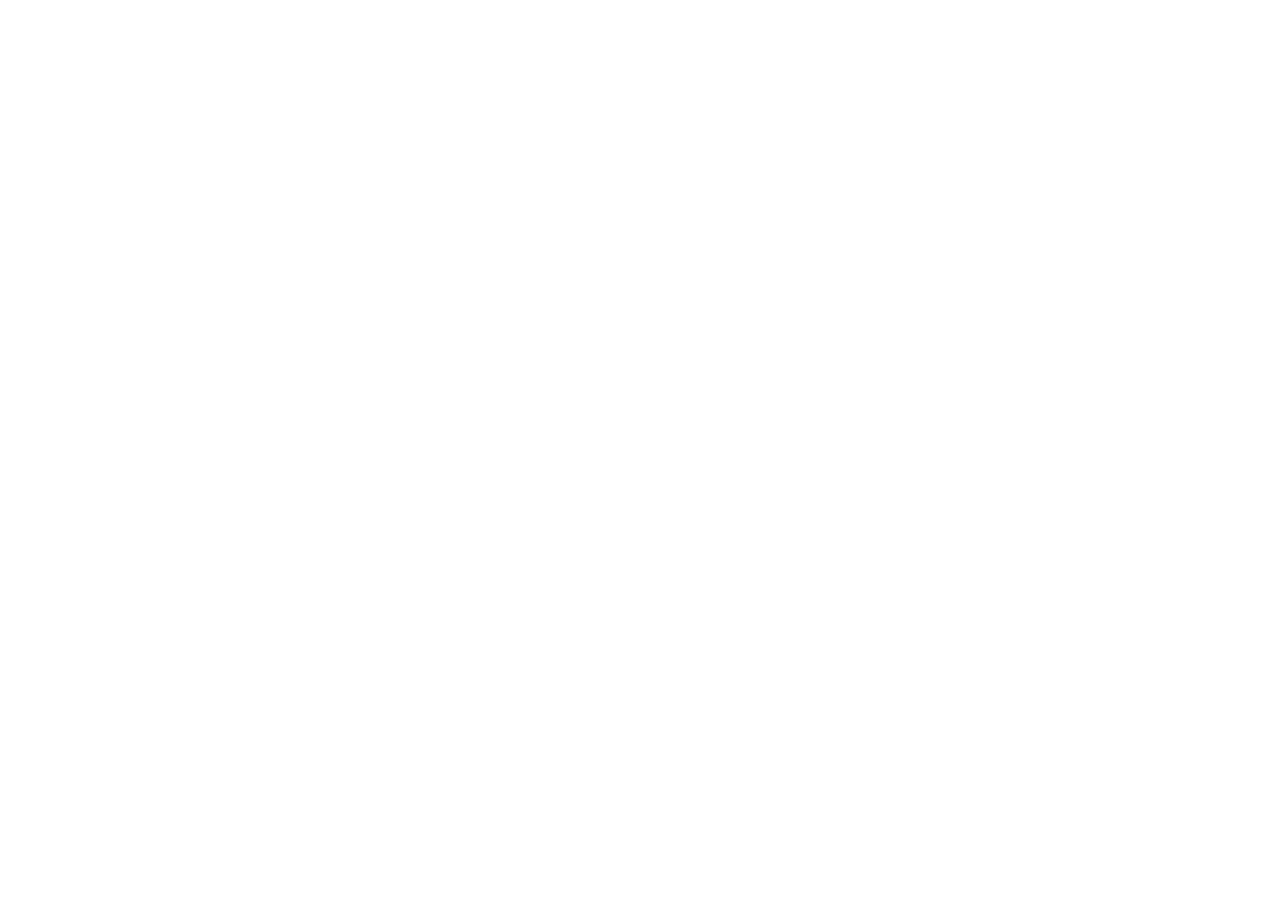
==== project-two.html @ 18f9ffc8 "project-two iskeleti hazirlaniyor" ====
<!DOCTYPE html>
<html lang="en">
  <head>
    <meta charset="UTF-8" />
    <meta http-equiv="X-UA-Compatible" content="IE=edge" />
    <meta name="viewport" content="width=device-width, initial-scale=1.0" />

    <!-- Reset CSS -->
    <link rel="stylesheet" href="assets/project-two-css/project-two-reset.css" />
    <!-- Desktop CSS -->
    <link rel="stylesheet" href="assets/project-two-css/project-two-desktop.css" />
    <!-- Tablet CSS -->
    <link rel="stylesheet" href="assets/project-two-css/project-two-tablet.css" />
    <!-- Phone CSS -->
    <link rel="stylesheet" href="assets/project-two-css/project-two-phone.css" />

    <!-- Fonts -->
    <link rel="preconnect" href="https://fonts.googleapis.com" />
    <link rel="preconnect" href="https://fonts.gstatic.com" crossorigin />
    <link href="https://fonts.googleapis.com/css2?family=Inter:wght@400;500;600;700&display=swap"rel="stylesheet"/>
    <link rel="stylesheet" href="https://cdnjs.cloudflare.com/ajax/libs/font-awesome/6.4.0/css/all.min.css" integrity="sha512-iecdLmaskl7CVkqkXNQ/ZH/XLlvWZOJyj7Yy7tcenmpD1ypASozpmT/E0iPtmFIB46ZmdtAc9eNBvH0H/ZpiBw==" crossorigin="anonymous" referrerpolicy="no-referrer" />
    <title>Document</title>
  </head>
  <body>
     <!-- Hero Area Start -->

     <!-- Hero Area End -->



     <!-- Easy Study Start -->

     <!-- Easy Study End -->



     <!-- Product Features Start -->

     <!-- Product Features End -->



     <!-- Brand Awareness Start -->

     <!-- Brand Awareness End -->



     <!-- Supporters Start -->

     <!-- Supporters End -->



     <!-- Pricing Start -->

     <!-- Pricing End -->


     <!-- Latest Blogs Start -->

     <!-- Latest Blogs End -->


     <!-- Communication Start -->

     <!-- Communication End -->



     <!-- Footer Start -->
     
     <!-- Footer End -->
  </body>
</html>
---- assets/project-two-css/project-two-desktop.css ----
/* Hero Area Start */

/* Hero Area End */



/* Easy Study Start */

/* Easy Study End */



/* Product Features Start */

/* Product Features End */



/* Brand Awareness Start */

/* Brand Awareness End */



/* Supporters Start */

/* Supporters End */



/* Pricing Start */

/* Pricing End */



/* Latest Blogs Start */

/* Latest Blogs End */



/* Communication Start */

/* Communication End */



/* Footer Start */

/* Footer End */
---- assets/project-two-css/project-two-tablet.css ----
@media (max-width: 704px) { 
    .container {
        margin: 0 auto;
        max-width: 704px;
      }
      
      
/* Hero Area Start */

/* Hero Area End */



/* Easy Study Start */

/* Easy Study End */



/* Product Features Start */

/* Product Features End */



/* Brand Awareness Start */

/* Brand Awareness End */



/* Supporters Start */

/* Supporters End */



/* Pricing Start */

/* Pricing End */



/* Latest Blogs Start */

/* Latest Blogs End */



/* Communication Start */

/* Communication End */



/* Footer Start */

/* Footer End */


}
---- assets/project-two-css/project-two-phone.css ----
@media (max-width: 345px) { 
    .container {
        margin: 0 auto;
        max-width: 345px;
      }


/* Hero Area Start */

/* Hero Area End */



/* Easy Study Start */

/* Easy Study End */



/* Product Features Start */

/* Product Features End */



/* Brand Awareness Start */

/* Brand Awareness End */



/* Supporters Start */

/* Supporters End */



/* Pricing Start */

/* Pricing End */



/* Latest Blogs Start */

/* Latest Blogs End */



/* Communication Start */

/* Communication End */



/* Footer Start */

/* Footer End */


}
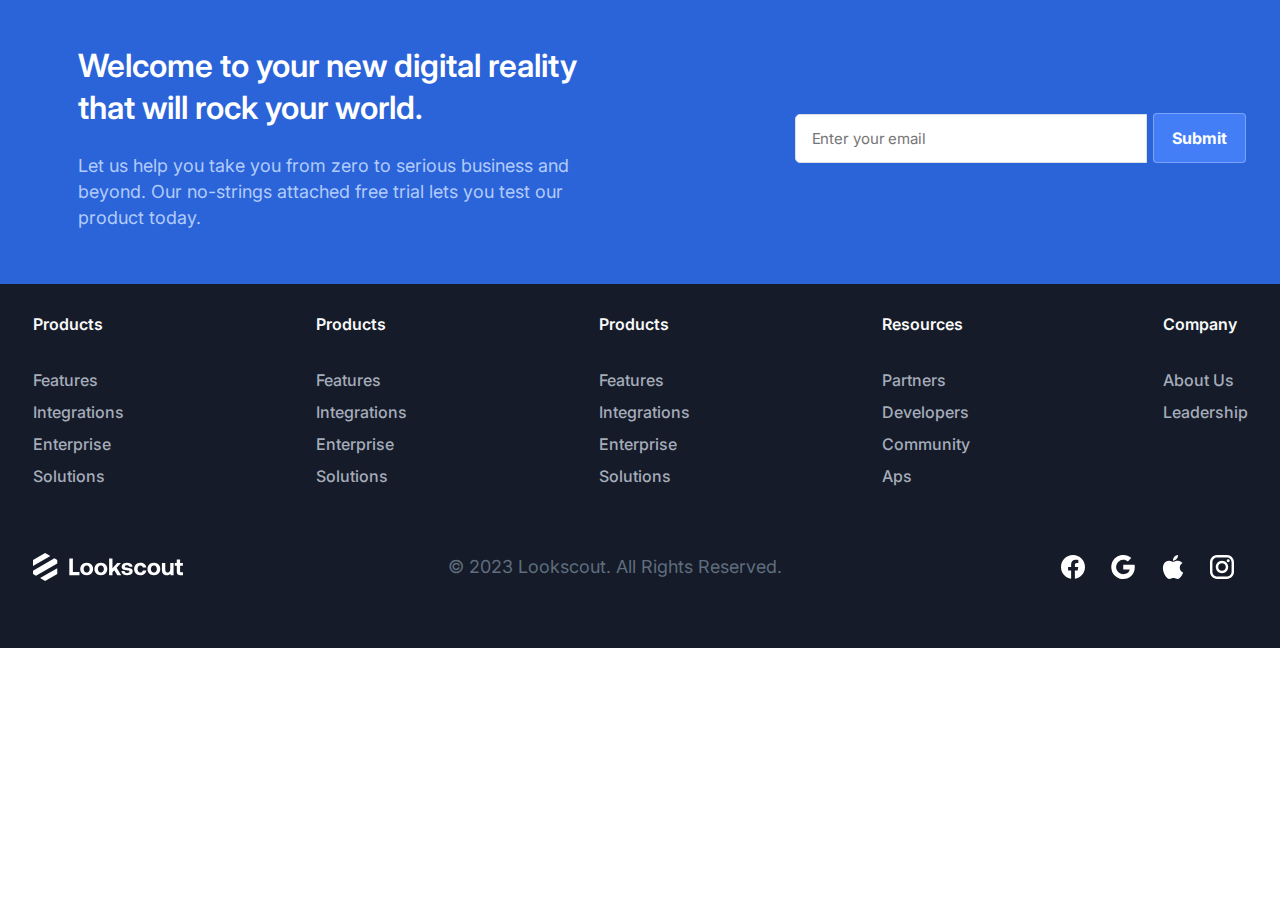
==== commit b0956f6e: "footer" ====
--- a/project-two.html
+++ b/project-two.html
@@ -6,70 +6,162 @@
     <meta name="viewport" content="width=device-width, initial-scale=1.0" />
 
     <!-- Reset CSS -->
-    <link rel="stylesheet" href="assets/project-two-css/project-two-reset.css" />
+    <link
+      rel="stylesheet"
+      href="assets/project-two-css/project-two-reset.css"
+    />
     <!-- Desktop CSS -->
-    <link rel="stylesheet" href="assets/project-two-css/project-two-desktop.css" />
+    <link
+      rel="stylesheet"
+      href="assets/project-two-css/project-two-desktop.css"
+    />
     <!-- Tablet CSS -->
-    <link rel="stylesheet" href="assets/project-two-css/project-two-tablet.css" />
+    <link
+      rel="stylesheet"
+      href="assets/project-two-css/project-two-tablet.css"
+    />
     <!-- Phone CSS -->
-    <link rel="stylesheet" href="assets/project-two-css/project-two-phone.css" />
+    <link
+      rel="stylesheet"
+      href="assets/project-two-css/project-two-phone.css"
+    />
 
     <!-- Fonts -->
     <link rel="preconnect" href="https://fonts.googleapis.com" />
     <link rel="preconnect" href="https://fonts.gstatic.com" crossorigin />
-    <link href="https://fonts.googleapis.com/css2?family=Inter:wght@400;500;600;700&display=swap"rel="stylesheet"/>
-    <link rel="stylesheet" href="https://cdnjs.cloudflare.com/ajax/libs/font-awesome/6.4.0/css/all.min.css" integrity="sha512-iecdLmaskl7CVkqkXNQ/ZH/XLlvWZOJyj7Yy7tcenmpD1ypASozpmT/E0iPtmFIB46ZmdtAc9eNBvH0H/ZpiBw==" crossorigin="anonymous" referrerpolicy="no-referrer" />
+    <link
+      href="https://fonts.googleapis.com/css2?family=Inter:wght@400;500;600;700&display=swap"
+      rel="stylesheet"
+    />
+    <link
+      rel="stylesheet"
+      href="https://cdnjs.cloudflare.com/ajax/libs/font-awesome/6.4.0/css/all.min.css"
+      integrity="sha512-iecdLmaskl7CVkqkXNQ/ZH/XLlvWZOJyj7Yy7tcenmpD1ypASozpmT/E0iPtmFIB46ZmdtAc9eNBvH0H/ZpiBw=="
+      crossorigin="anonymous"
+      referrerpolicy="no-referrer"
+    />
     <title>Document</title>
   </head>
   <body>
-     <!-- Hero Area Start -->
+    <!-- Hero Area Start -->
+    <div class="hero-area">
+      <div class="container"></div>
+    </div>
+    <!-- Hero Area End -->
 
-     <!-- Hero Area End -->
+    <!-- Easy Study Start -->
+    <section class="easy-study">
+      <div class="container"></div>
+    </section>
+    <!-- Easy Study End -->
 
+    <!-- Product Features Start -->
+    <section class="product-features">
+      <div class="container"></div>
+    </section>
+    <!-- Product Features End -->
 
+    <!-- Brand Awareness Start -->
+    <section class="brand-awareness">
+      <div class="container"></div>
+    </section>
+    <!-- Brand Awareness End -->
 
-     <!-- Easy Study Start -->
+    <!-- Supporters Start -->
+    <section class="supporters">
+      <div class="container"></div>
+    </section>
+    <!-- Supporters End -->
 
-     <!-- Easy Study End -->
+    <!-- Pricing Start -->
+    <section class="pricing">
+      <div class="container"></div>
+    </section>
+    <!-- Pricing End -->
 
+    <!-- Latest Blogs Start -->
+    <section class="latest-blogs">
+      <div class="container"></div>
+    </section>
+    <!-- Latest Blogs End -->
 
+    <!-- Communication Start -->
+    <section class="communication">
+      <div class="container">
+        <div class="communicate">
+          <div class="write">
+            <h3>
+              Welcome to your new digital reality that will rock your world.
+            </h3>
+            <p>
+              Let us help you take you from zero to serious business and beyond.
+              Our no-strings attached free trial lets you test our product
+              today.
+            </p>
+          </div>
+          <div class="input-area">
+            <input type="text" placeholder="Enter your email" />
+            <a href="#" class="btn-blue">Submit</a>
+          </div>
+        </div>
+      </div>
+    </section>
+    <!-- Communication End -->
 
-     <!-- Product Features Start -->
-
-     <!-- Product Features End -->
-
-
-
-     <!-- Brand Awareness Start -->
-
-     <!-- Brand Awareness End -->
-
-
-
-     <!-- Supporters Start -->
-
-     <!-- Supporters End -->
-
-
-
-     <!-- Pricing Start -->
-
-     <!-- Pricing End -->
-
-
-     <!-- Latest Blogs Start -->
-
-     <!-- Latest Blogs End -->
-
-
-     <!-- Communication Start -->
-
-     <!-- Communication End -->
-
-
-
-     <!-- Footer Start -->
-     
-     <!-- Footer End -->
+    <!-- Footer Start -->
+    <footer class="Footer">
+      <div class="container">
+        <div class="foot">
+          <ul>
+            <a href="">Products</a>
+            <li><a href="">Features</a></li>
+            <li><a href="">Integrations</a></li>
+            <li><a href="">Enterprise</a></li>
+            <li><a href="">Solutions</a></li>
+          </ul>
+          <ul>
+            <a href="">Products</a>
+            <li><a href="">Features</a></li>
+            <li><a href="">Integrations</a></li>
+            <li><a href="">Enterprise</a></li>
+            <li><a href="">Solutions</a></li>
+          </ul>
+          <ul>
+            <a href="">Products</a>
+            <li><a href="">Features</a></li>
+            <li><a href="">Integrations</a></li>
+            <li><a href="">Enterprise</a></li>
+            <li><a href="">Solutions</a></li>
+          </ul>
+          <ul>
+            <a href="">Resources</a>
+            <li><a href="">Partners</a></li>
+            <li><a href="">Developers</a></li>
+            <li><a href="">Community</a></li>
+            <li><a href="">Aps</a></li>
+          </ul>
+          <ul>
+            <a href="">Company</a>
+            <li><a href="">About Us</a></li>
+            <li><a href="">Leadership</a></li>
+          </ul>
+        </div>
+        <div class="copyright">
+          <div class="logo">
+            <img src="./assets/img/Lookscout.svg" alt="" />
+          </div>
+          <div class="copy">
+            <p>© 2023 Lookscout. All Rights Reserved.</p>
+          </div>
+          <div class="social">
+            <img src="./assets/img/facebok2.svg" alt="" />
+            <img src="./assets/img/google2.svg" alt="" />
+            <img src="./assets/img/apple2.svg" alt="" />
+            <img src="./assets/img/instagram2.svg" alt="" />
+          </div>
+        </div>
+      </div>
+    </footer>
+    <!-- Footer End -->
   </body>
 </html>
--- a/assets/project-two-css/project-two-desktop.css
+++ b/assets/project-two-css/project-two-desktop.css
@@ -1,51 +1,111 @@
 /* Hero Area Start */
 
 /* Hero Area End */
-
-
 
 /* Easy Study Start */
 
 /* Easy Study End */
 
-
-
 /* Product Features Start */
 
 /* Product Features End */
-
-
 
 /* Brand Awareness Start */
 
 /* Brand Awareness End */
 
-
-
 /* Supporters Start */
 
 /* Supporters End */
-
-
 
 /* Pricing Start */
 
 /* Pricing End */
 
-
-
 /* Latest Blogs Start */
 
 /* Latest Blogs End */
 
+/* Communication Start */
+.communication {
+  width: auto;
+  height: 284px;
+  background-color: #2b63d9;
+  display: flex;
+}
+.communicate {
+  display: flex;
+  justify-content: space-between;
+  align-items: center;
+}
+.input-area input {
+  height: 49px;
+  width: 352px;
+  border: 1px solid #dae0e6;
+  border-radius: 5px 0 0 5px;
+  padding: 12px 16px 12px 16px;
+}
 
-
-/* Communication Start */
-
+.input-area :placeholder-shown {
+  font-family: Inter;
+  font-size: 15px;
+  font-weight: 400;
+  line-height: 22px;
+  letter-spacing: -0.10000000149011612px;
+}
+.write {
+  width: 50%;
+  padding: 45px;
+}
+.write h3 {
+  color: #fff;
+  margin-bottom: 24px;
+}
+.write p {
+  color: #b1ccfb;
+}
 /* Communication End */
 
+/* Footer Start */
+footer {
+  width: 100%;
+  height: 364px;
+  background-color: #151b28;
+}
+.foot {
+  display: flex;
+  justify-content: space-between;
+}
+.foot ul {
+  font-family: "Inter";
+  font-weight: 600;
+  font-size: 16px;
+  line-height: 24px;
+  line-height: 5;
+}
+.foot ul a {
+  color: #f9f9f9;
+}
+.foot ul li {
+  font-family: "Inter";
+  font-weight: 500;
+  font-size: 16px;
+  line-height: 24px;
+  line-height: 2;
+}
+.foot li a {
+  color: #a5acba;
+}
+.copyright {
+  height: 150px;
+  display: flex;
+  justify-content: space-between;
+  align-items: center;
+}
+.social {
+  justify-content: space-around;
+  display: flex;
+  width: 200px;
+}
 
-
-/* Footer Start */
-
-/* Footer End */+/* Footer End */
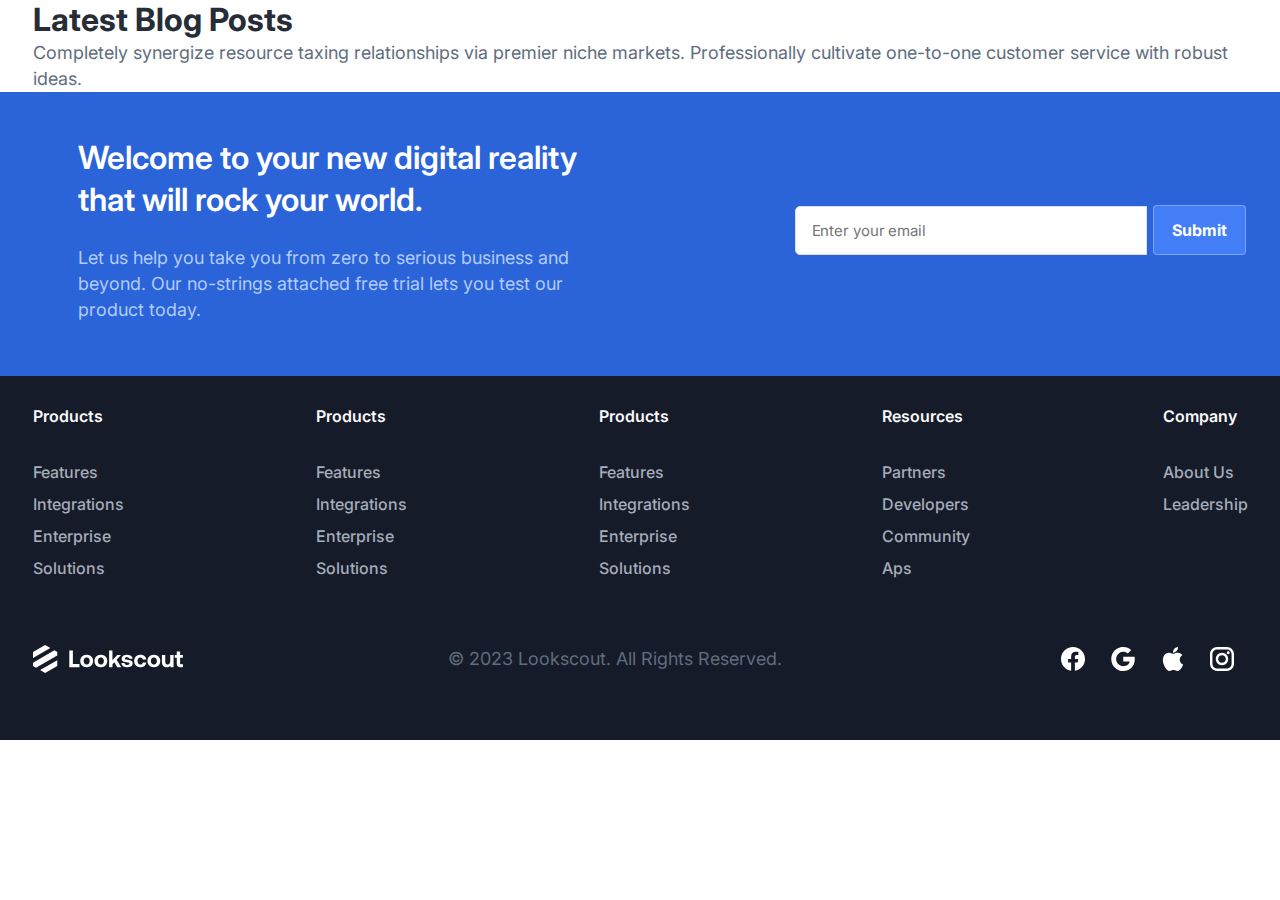
==== commit bb2f950a: "1" ====
--- a/project-two.html
+++ b/project-two.html
@@ -81,7 +81,18 @@
 
     <!-- Latest Blogs Start -->
     <section class="latest-blogs">
-      <div class="container"></div>
+      <div class="container">
+        <div class="area">
+          <div class="title2">
+            <h2>Latest Blog Posts</h2>
+            <p>
+              Completely synergize resource taxing relationships via premier
+              niche markets. Professionally cultivate one-to-one customer
+              service with robust ideas.
+            </p>
+          </div>
+        </div>
+      </div>
     </section>
     <!-- Latest Blogs End -->
 
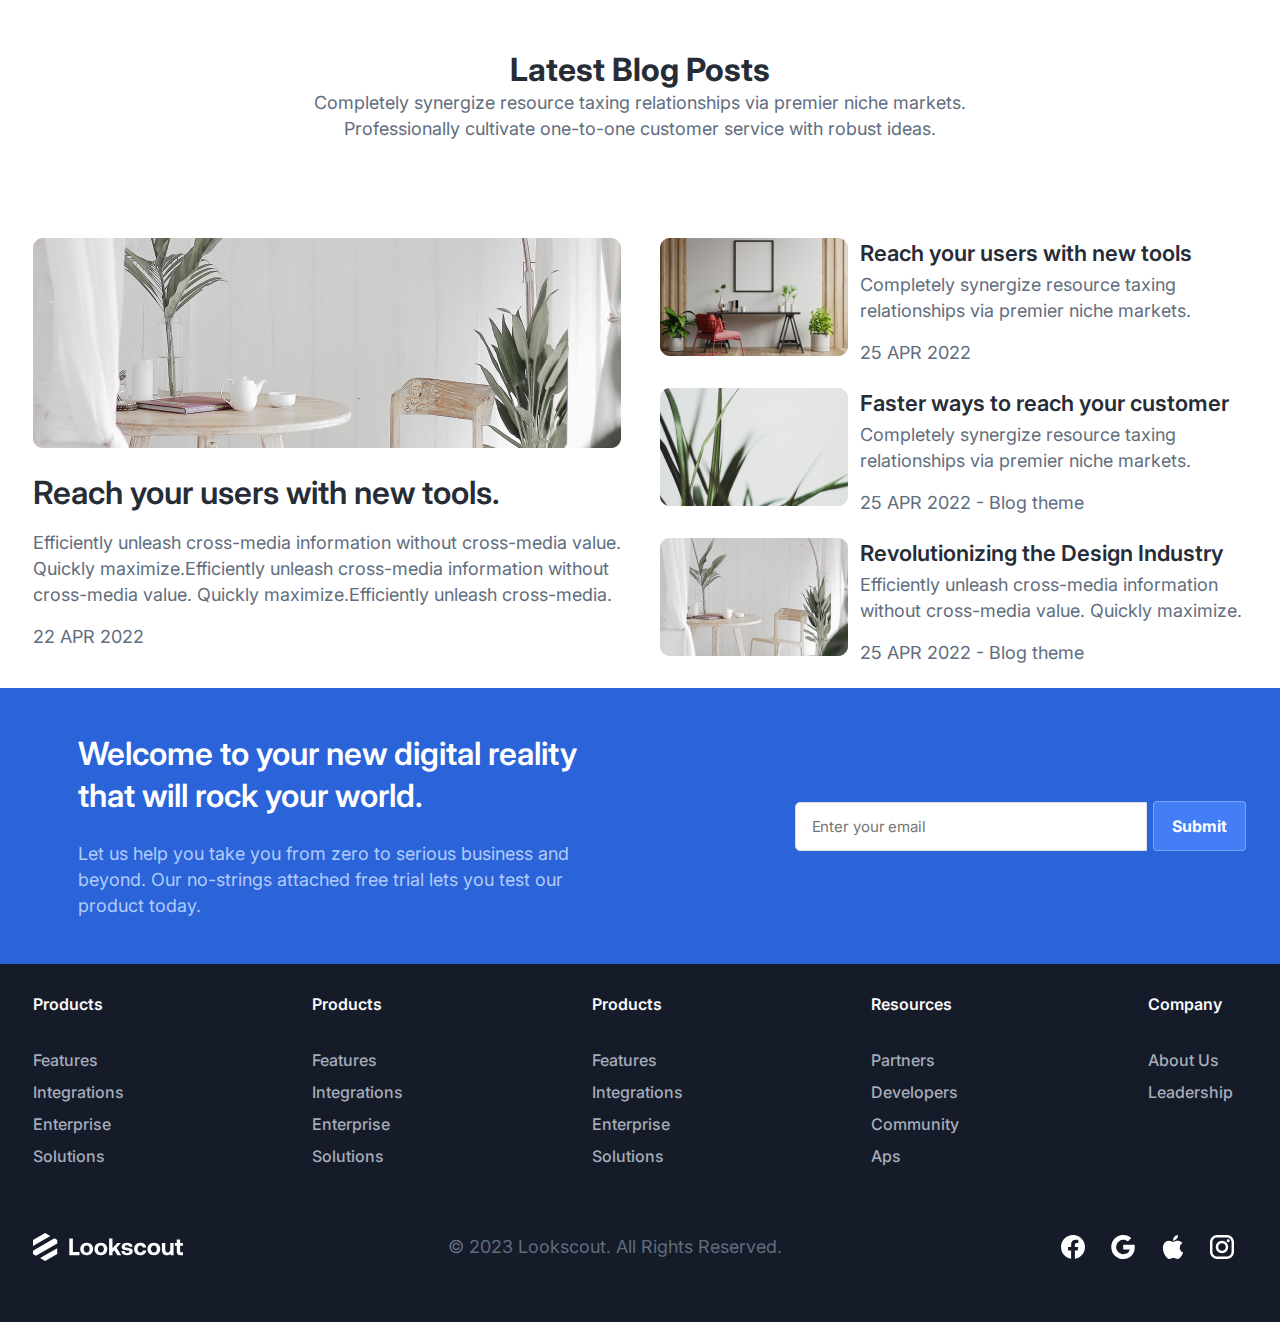
==== commit b6d73811: "2. sayfa" ====
--- a/project-two.html
+++ b/project-two.html
@@ -90,6 +90,60 @@
               niche markets. Professionally cultivate one-to-one customer
               service with robust ideas.
             </p>
+          </div>
+          <div class="info">
+            <div class="info1">
+              <img src="./assets/img/desk.png" alt="" />
+              <h3>Reach your users with new tools.</h3>
+              <p>
+                Efficiently unleash cross-media information without cross-media
+                value. Quickly maximize.Efficiently unleash cross-media
+                information without cross-media value. Quickly
+                maximize.Efficiently unleash cross-media.
+              </p>
+              <p>22 APR 2022</p>
+            </div>
+            <div class="info-area">
+              <div class="info2">
+                <div class="img">
+                  <img src="./assets/img/table.png" alt="" />
+                </div>
+                <div class="info-write">
+                  <h4>Reach your users with new tools</h4>
+                  <p>
+                    Completely synergize resource taxing relationships via
+                    premier niche markets.
+                  </p>
+                  <p>25 APR 2022</p>
+                </div>
+              </div>
+              <div class="info2">
+                <div class="img">
+                  <img src="./assets/img/herb.png" alt="" />
+                </div>
+                <div class="info-write">
+                  <h4>Faster ways to reach your customer</h4>
+                  <p>
+                    Completely synergize resource taxing relationships via
+                    premier niche markets.
+                  </p>
+                  <p>25 APR 2022 - Blog theme</p>
+                </div>
+              </div>
+              <div class="info2">
+                <div class="img">
+                  <img src="./assets/img/desk2.png" alt="" />
+                </div>
+                <div class="info-write">
+                  <h4>Revolutionizing the Design Industry</h4>
+                  <p>
+                    Efficiently unleash cross-media information without
+                    cross-media value. Quickly maximize.
+                  </p>
+                  <p>25 APR 2022 - Blog theme</p>
+                </div>
+              </div>
+            </div>
           </div>
         </div>
       </div>
--- a/assets/project-two-css/project-two-desktop.css
+++ b/assets/project-two-css/project-two-desktop.css
@@ -23,13 +23,57 @@
 /* Pricing End */
 
 /* Latest Blogs Start */
+.title2 {
+  text-align: center;
+  margin: 0 auto;
+  height: 238px;
+  padding: 50px 0;
+  width: 684px;
+}
 
+.title2 h1 {
+  align-items: center;
+}
+.info {
+  display: flex;
+  justify-content: space-between;
+}
+.info1 {
+  width: 588px;
+}
+.info img {
+  margin-bottom: 24px;
+}
+.info1 h3 {
+  margin-bottom: 16px;
+}
+.info1 p {
+  margin-bottom: 16px;
+}
+.info2 {
+  display: flex;
+  width: 588px;
+  height: 118px;
+  margin-bottom: 32px;
+}
+.info-area {
+  display: block;
+}
+.info-write {
+  margin-left: 12px;
+}
+.info-write h4 {
+  margin-bottom: 4px;
+}
+.info-write p {
+  margin-bottom: 16px;
+}
 /* Latest Blogs End */
 
 /* Communication Start */
 .communication {
   width: auto;
-  height: 284px;
+  height: auto;
   background-color: #2b63d9;
   display: flex;
 }
@@ -64,12 +108,13 @@
 .write p {
   color: #b1ccfb;
 }
+
 /* Communication End */
 
 /* Footer Start */
 footer {
   width: 100%;
-  height: 364px;
+  height: auto;
   background-color: #151b28;
 }
 .foot {
@@ -82,6 +127,7 @@
   font-size: 16px;
   line-height: 24px;
   line-height: 5;
+  margin-right: 15px;
 }
 .foot ul a {
   color: #f9f9f9;
@@ -93,6 +139,7 @@
   line-height: 24px;
   line-height: 2;
 }
+
 .foot li a {
   color: #a5acba;
 }
--- a/assets/project-two-css/project-two-tablet.css
+++ b/assets/project-two-css/project-two-tablet.css
@@ -1,61 +1,79 @@
-@media (max-width: 704px) { 
-    .container {
-        margin: 0 auto;
-        max-width: 704px;
-      }
-      
-      
-/* Hero Area Start */
+@media (max-width: 704px) {
+  .container {
+    margin: 0 auto;
+    max-width: 704px;
+  }
 
-/* Hero Area End */
+  /* Hero Area Start */
 
+  /* Hero Area End */
 
+  /* Easy Study Start */
 
-/* Easy Study Start */
+  /* Easy Study End */
 
-/* Easy Study End */
+  /* Product Features Start */
 
+  /* Product Features End */
 
+  /* Brand Awareness Start */
 
-/* Product Features Start */
+  /* Brand Awareness End */
 
-/* Product Features End */
+  /* Supporters Start */
 
+  /* Supporters End */
 
+  /* Pricing Start */
 
-/* Brand Awareness Start */
+  /* Pricing End */
 
-/* Brand Awareness End */
+  /* Latest Blogs Start */
+  .info {
+    display: block;
+    padding: 0 32px;
+  }
+  .info1 {
+    width: auto;
+  }
+  /* Latest Blogs End */
 
+  /* Communication Start */
 
+  .communicate {
+    display: block;
+  }
+  .write {
+    width: 100%;
+  }
+  .input-area {
+    padding: 0 35px;
+  }
+  .input-area input {
+    width: 80%;
+  }
+  /* Communication End */
 
-/* Supporters Start */
-
-/* Supporters End */
-
-
-
-/* Pricing Start */
-
-/* Pricing End */
-
-
-
-/* Latest Blogs Start */
-
-/* Latest Blogs End */
-
-
-
-/* Communication Start */
-
-/* Communication End */
-
-
-
-/* Footer Start */
-
-/* Footer End */
-
-
-}+  /* Footer Start */
+  .foot {
+    flex-wrap: wrap;
+  }
+  .copyright {
+    display: block;
+  }
+  .copy {
+    text-align: center;
+    margin-bottom: 16px;
+  }
+  .logo {
+    width: 150px;
+    margin: 0 auto;
+    margin-bottom: 22px;
+  }
+  .social {
+    margin: 0 auto;
+    justify-content: space-between;
+    width: 300px;
+  }
+  /* Footer End */
+}
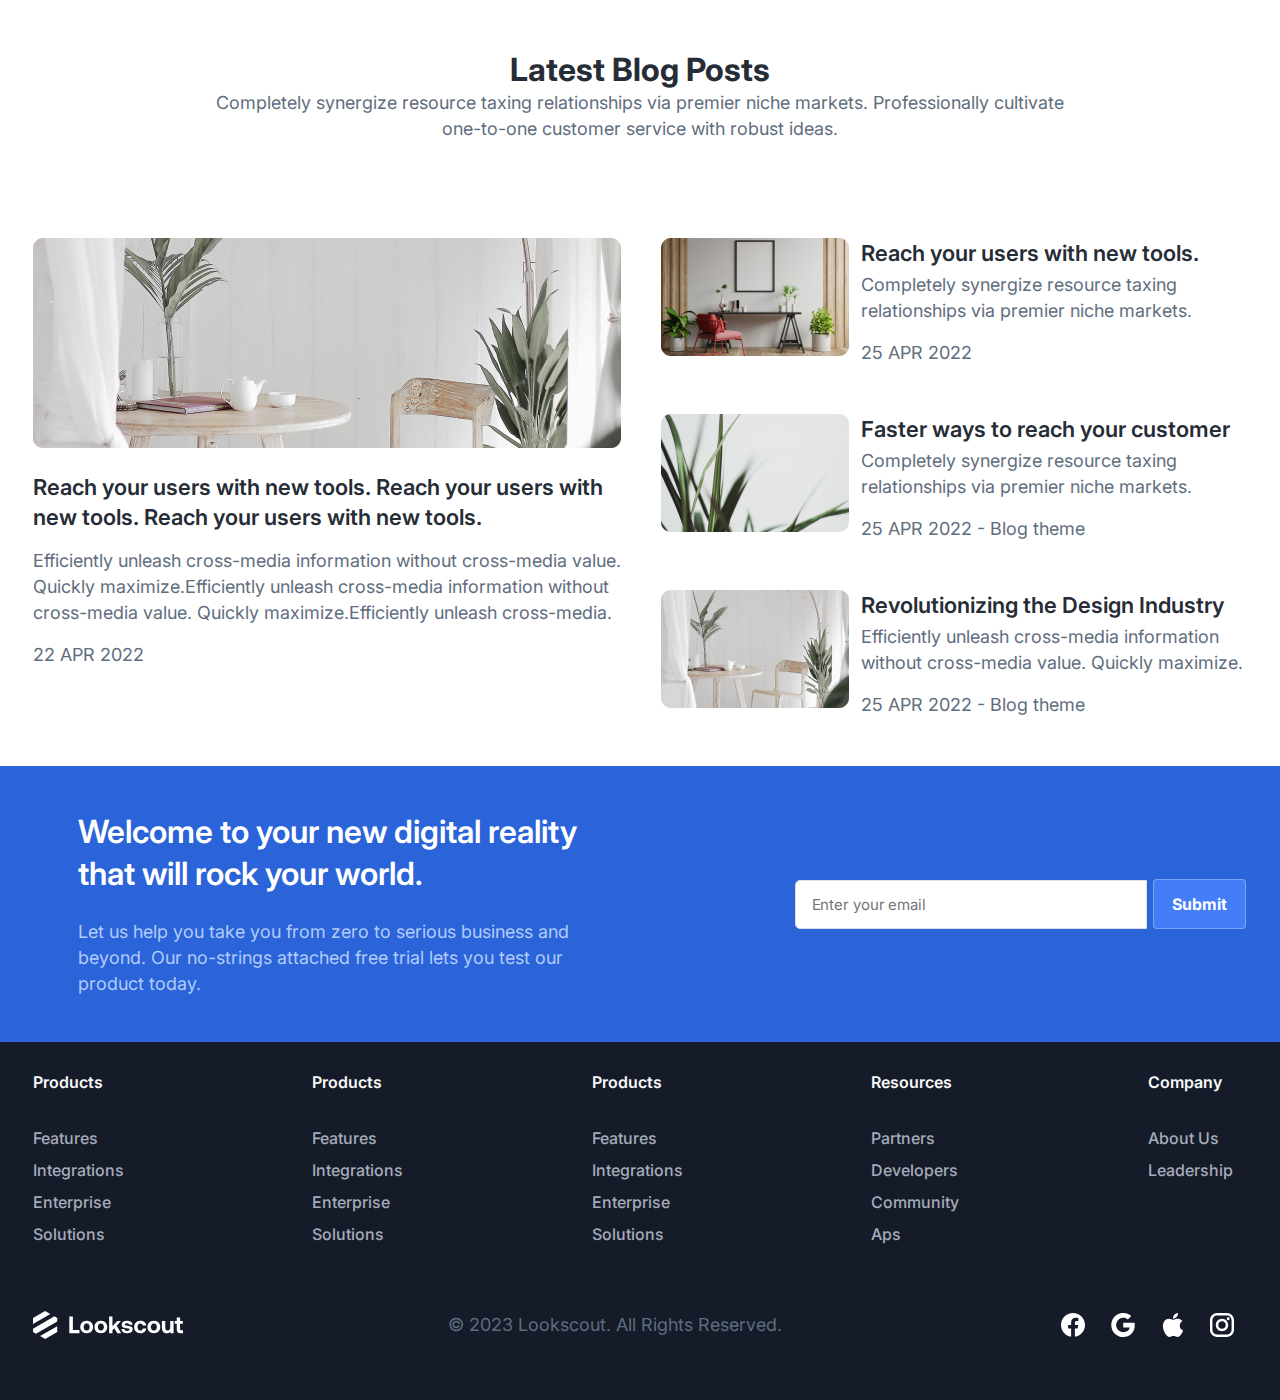
==== commit 7511db20: "calisma-2 son" ====
--- a/project-two.html
+++ b/project-two.html
@@ -87,14 +87,17 @@
             <h2>Latest Blog Posts</h2>
             <p>
               Completely synergize resource taxing relationships via premier
-              niche markets. Professionally cultivate one-to-one customer
-              service with robust ideas.
+              niche markets. Professionally cultivate <br />
+              one-to-one customer service with robust ideas.
             </p>
           </div>
           <div class="info">
             <div class="info1">
               <img src="./assets/img/desk.png" alt="" />
-              <h3>Reach your users with new tools.</h3>
+              <h4>
+                Reach your users with new tools. Reach your users with new
+                tools. Reach your users with new tools.
+              </h4>
               <p>
                 Efficiently unleash cross-media information without cross-media
                 value. Quickly maximize.Efficiently unleash cross-media
@@ -109,7 +112,7 @@
                   <img src="./assets/img/table.png" alt="" />
                 </div>
                 <div class="info-write">
-                  <h4>Reach your users with new tools</h4>
+                  <h4>Reach your users with new tools.</h4>
                   <p>
                     Completely synergize resource taxing relationships via
                     premier niche markets.
--- a/assets/project-two-css/project-two-desktop.css
+++ b/assets/project-two-css/project-two-desktop.css
@@ -28,7 +28,7 @@
   margin: 0 auto;
   height: 238px;
   padding: 50px 0;
-  width: 684px;
+  width: auto;
 }
 
 .title2 h1 {
@@ -37,6 +37,7 @@
 .info {
   display: flex;
   justify-content: space-between;
+  gap: 40px;
 }
 .info1 {
   width: 588px;
@@ -44,7 +45,7 @@
 .info img {
   margin-bottom: 24px;
 }
-.info1 h3 {
+.info1 h4 {
   margin-bottom: 16px;
 }
 .info1 p {
@@ -52,8 +53,8 @@
 }
 .info2 {
   display: flex;
-  width: 588px;
-  height: 118px;
+  max-width: 588px;
+  height: auto;
   margin-bottom: 32px;
 }
 .info-area {
--- a/assets/project-two-css/project-two-phone.css
+++ b/assets/project-two-css/project-two-phone.css
@@ -1,61 +1,48 @@
-@media (max-width: 345px) { 
-    .container {
-        margin: 0 auto;
-        max-width: 345px;
-      }
+@media (max-width: 345px) {
+  .container {
+    margin: 0 auto;
+    max-width: 345px;
+  }
 
+  /* Hero Area Start */
 
-/* Hero Area Start */
+  /* Hero Area End */
 
-/* Hero Area End */
+  /* Easy Study Start */
 
+  /* Easy Study End */
 
+  /* Product Features Start */
 
-/* Easy Study Start */
+  /* Product Features End */
 
-/* Easy Study End */
+  /* Brand Awareness Start */
 
+  /* Brand Awareness End */
 
+  /* Supporters Start */
 
-/* Product Features Start */
+  /* Supporters End */
 
-/* Product Features End */
+  /* Pricing Start */
 
+  /* Pricing End */
 
+  /* Latest Blogs Start */
+  .info2 {
+    display: block;
+  }
+  .info img {
+    width: 260px;
+    height: 185px;
+  }
+  /* Latest Blogs End */
 
-/* Brand Awareness Start */
+  /* Communication Start */
 
-/* Brand Awareness End */
+  /* Communication End */
 
+  /* Footer Start */
 
-
-/* Supporters Start */
-
-/* Supporters End */
-
-
-
-/* Pricing Start */
-
-/* Pricing End */
-
-
-
-/* Latest Blogs Start */
-
-/* Latest Blogs End */
-
-
-
-/* Communication Start */
-
-/* Communication End */
-
-
-
-/* Footer Start */
-
-/* Footer End */
-
-
-}+  /* Footer End */
+}
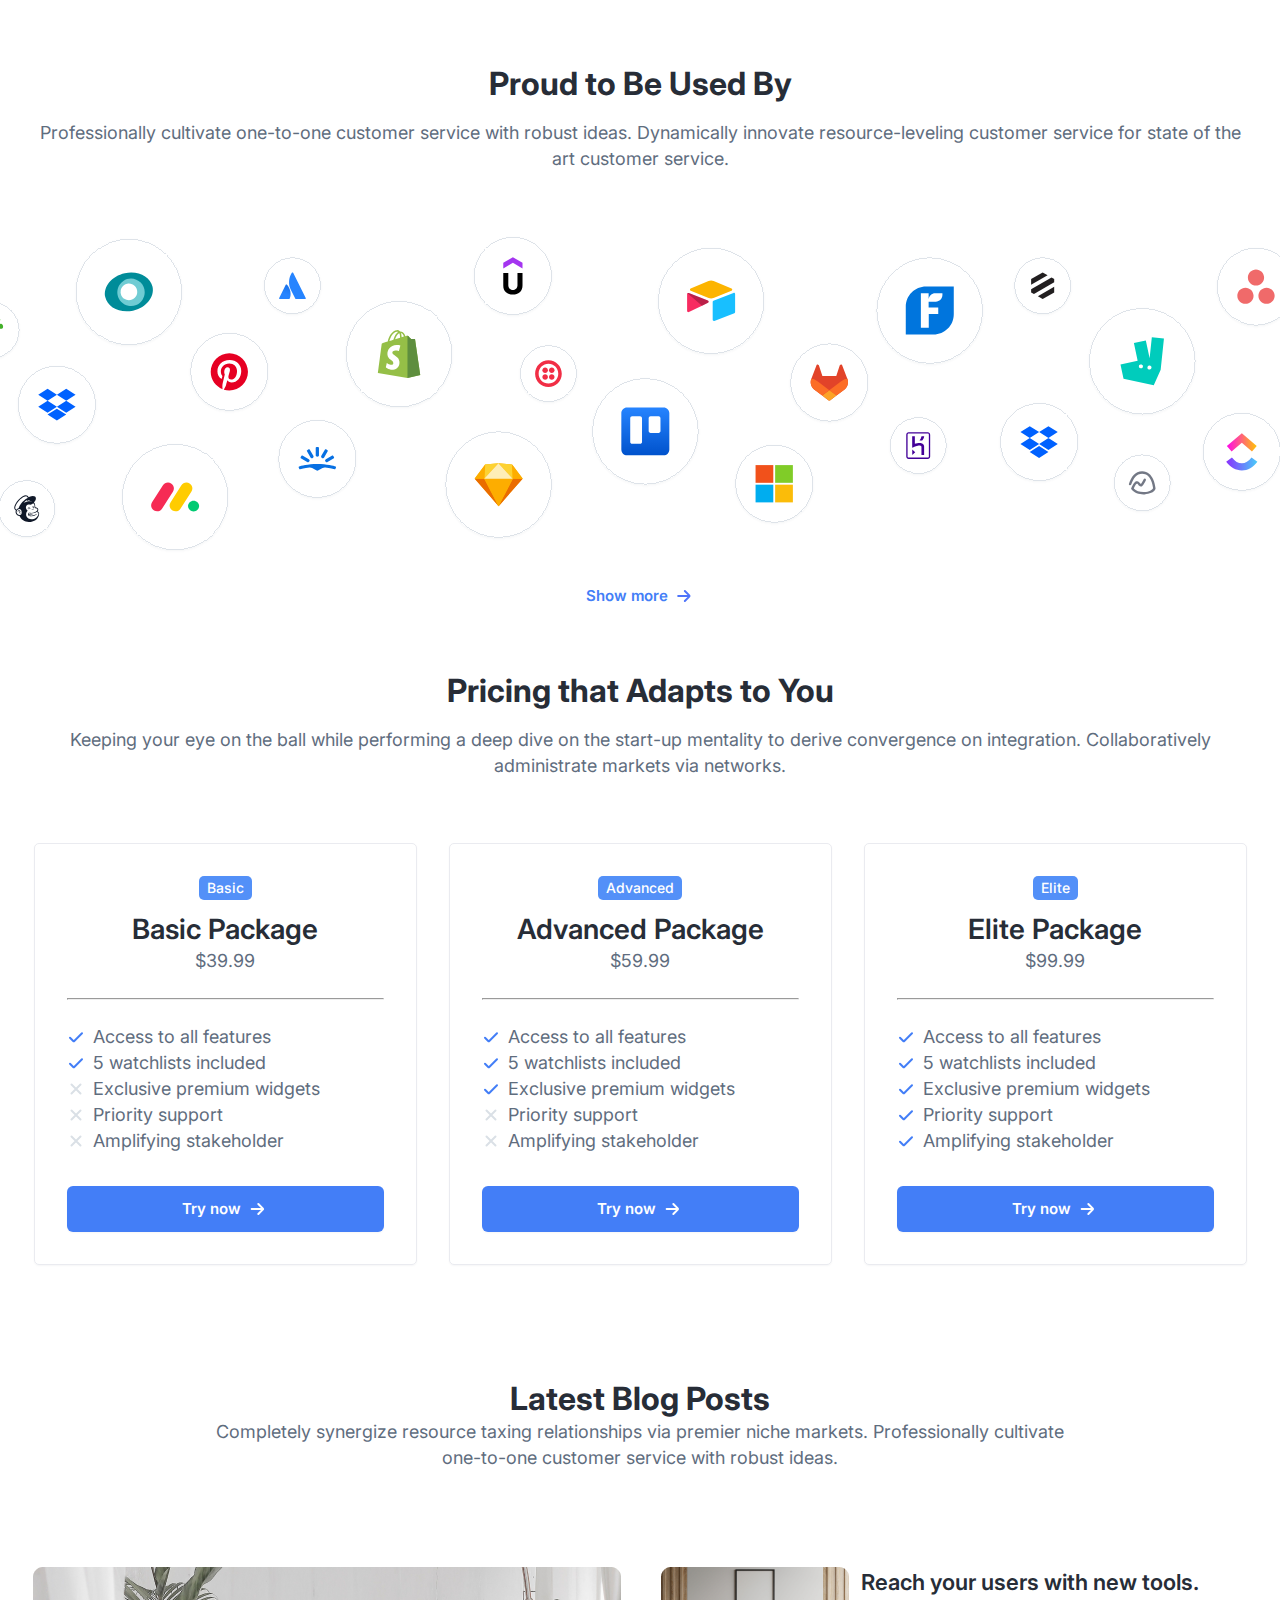
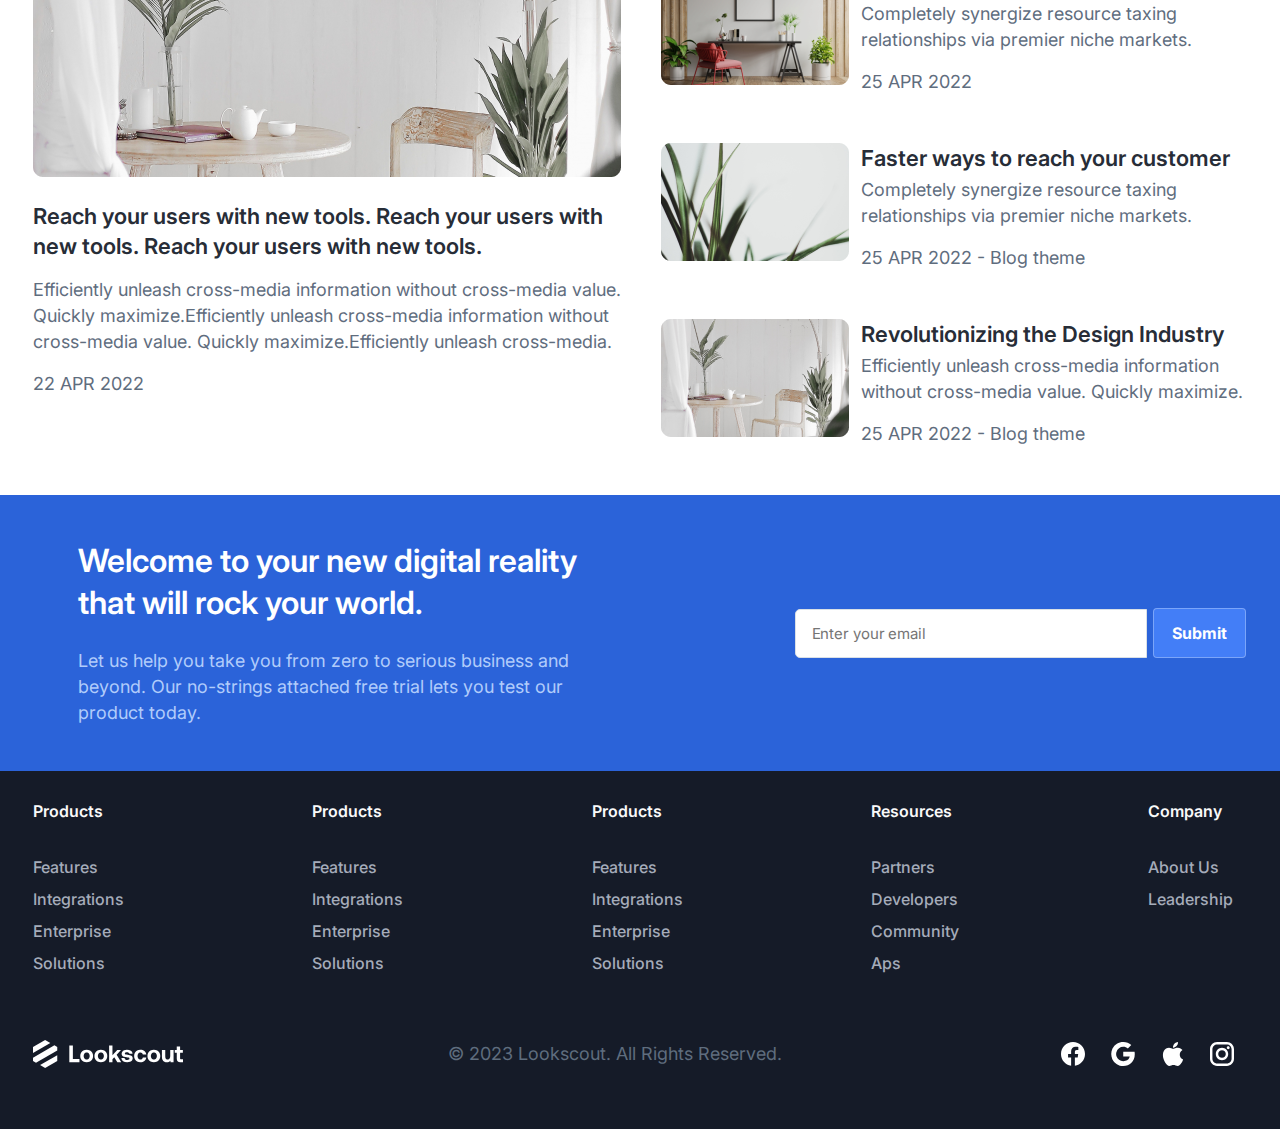
==== commit 0ca8cb45: "2, proje bitti" ====
--- a/project-two.html
+++ b/project-two.html
@@ -69,13 +69,81 @@
 
     <!-- Supporters Start -->
     <section class="supporters">
-      <div class="container"></div>
+      <div class="container">
+        <div class="supporters-header">
+          <h2>Proud to Be Used By</h2>
+          <p>Professionally cultivate one-to-one customer service with robust ideas. Dynamically innovate resource-leveling customer service for state of the art customer service.</p>
+        </div>
+      </div>
+      <div class="supporters-bottom">
+        <img src="assets/project-two-img/Pagination.svg" alt="">
+        <div class="supporters-button">
+          <a href=""><p>Show more</p></a>
+          <a href=""><img src="assets/project-two-img/rightblue.svg" alt=""></a>
+        </div>
+      </div>
     </section>
     <!-- Supporters End -->
 
     <!-- Pricing Start -->
     <section class="pricing">
-      <div class="container"></div>
+      <div class="container">
+        <div class="pricing-header">
+          <h2>Pricing that Adapts to You</h2>
+          <p>Keeping your eye on the ball while performing a deep dive on the start-up mentality to derive convergence on integration. Collaboratively administrate markets via networks. </p>
+        </div>
+        <div class="pricing-cards">
+          <div class="pricing-card">
+              <div class="pricing-card-button">Basic</div>
+              <h2>Basic Package</h2>
+              <p>$39.99</p>
+              <br>
+              <hr>
+              <br>
+              <div class="pricing-card-bottom">
+                <div class="pricing-card-icon"><img src="assets/project-two-img/check.svg" alt=""><p>Access to all features</p></div>
+                <div class="pricing-card-icon"><img src="assets/project-two-img/check.svg" alt=""><p>5 watchlists included</p></div>
+                <div class="pricing-card-icon"><img src="assets/project-two-img/closecross.svg" alt=""><p>Exclusive premium widgets</p></div>
+                <div class="pricing-card-icon"><img src="assets/project-two-img/closecross.svg" alt=""><p>Priority support</p></div>
+                <div class="pricing-card-icon"><img src="assets/project-two-img/closecross.svg" alt=""><p>Amplifying stakeholder</p></div>
+              </div>
+              <div class="pricing-card-button2">Try now <img src="assets/project-two-img/right.svg" alt=""></div>
+          </div>
+          <div class="pricing-card">
+            <div class="pricing-card-button">Advanced</div>
+            <h2>Advanced Package</h2>
+            <p>$59.99</p>
+            <br>
+            <hr>
+            <br>
+            <div class="pricing-card-bottom">
+              <div class="pricing-card-icon"><img src="assets/project-two-img/check.svg" alt=""><p>Access to all features</p></div>
+              <div class="pricing-card-icon"><img src="assets/project-two-img/check.svg" alt=""><p>5 watchlists included</p></div>
+              <div class="pricing-card-icon"><img src="assets/project-two-img/check.svg" alt=""><p>Exclusive premium widgets</p></div>
+              <div class="pricing-card-icon"><img src="assets/project-two-img/closecross.svg" alt=""><p>Priority support</p></div>
+              <div class="pricing-card-icon"><img src="assets/project-two-img/closecross.svg" alt=""><p>Amplifying stakeholder</p></div>
+            </div>
+            <div class="pricing-card-button2">Try now <img src="assets/project-two-img/right.svg" alt=""></div>
+        </div>
+        <div class="pricing-card">
+          <div class="pricing-card-button">Elite</div>
+          <h2>Elite Package</h2>
+          <p>$99.99</p>
+          <br>
+          <hr>
+          <br>
+          <div class="pricing-card-bottom">
+            <div class="pricing-card-icon"><img src="assets/project-two-img/check.svg" alt=""><p>Access to all features</p></div>
+            <div class="pricing-card-icon"><img src="assets/project-two-img/check.svg" alt=""><p>5 watchlists included</p></div>
+            <div class="pricing-card-icon"><img src="assets/project-two-img/check.svg" alt=""><p>Exclusive premium widgets</p></div>
+            <div class="pricing-card-icon"><img src="assets/project-two-img/check.svg" alt=""><p>Priority support</p></div>
+            <div class="pricing-card-icon"><img src="assets/project-two-img/check.svg" alt=""><p>Amplifying stakeholder</p></div>
+          </div>
+          <div class="pricing-card-button2">Try now <img src="assets/project-two-img/right.svg" alt=""></div>
+      </div>
+        </div>
+        
+      </div>
     </section>
     <!-- Pricing End -->
 
--- a/assets/project-two-css/project-two-desktop.css
+++ b/assets/project-two-css/project-two-desktop.css
@@ -16,9 +16,154 @@
 
 /* Supporters Start */
 
+.supporters-header {
+  padding-top: 64px;
+  text-align: center;
+}
+
+.supporters-header h2 {
+  margin-bottom: 16px;
+}
+
+.supporters-header p {
+  /* width: 800px; */
+  margin: 0 auto;
+  margin-bottom: 64px;
+}
+
+.supporters-bottom {
+  margin: 0 auto;
+  margin-top: 32px;
+}
+
+.supporters-button {
+  display: flex;
+  align-items: center;
+  gap: 6px;
+  justify-content: center;
+  margin-top: 32px;
+}
+
+.supporters-button p {
+  color: #437EF7;
+  font-weight: 600;
+  font-size: 15px;
+  line-height: 22px;
+}
+
+.supporters-bottom img {
+  width: 100%;
+}
+
+.supporters-button img {
+  width: 20px;
+  height: 20px;
+}
+
+
+/* .supporters-button img {
+  color: #437EF7;
+  margin: 0;
+} */
+
+
 /* Supporters End */
 
 /* Pricing Start */
+
+.pricing-header {
+  padding-top: 64px;
+  text-align: center;
+  margin-bottom: 64px;
+}
+
+.pricing-header h2 {
+  margin-bottom: 16px;
+}
+
+.pricing-header p {
+  /* width: 800px; */
+  margin: 0 auto;
+  margin-bottom: 64px;
+}
+
+.pricing-cards {
+  gap: 32px;
+  margin-bottom: 64px;
+  display: flex;
+  flex-wrap: wrap;
+  align-items: center;
+  justify-content: center;
+}
+
+.pricing-card {
+  width: 383px;
+  padding: 32px;
+  text-align: center;
+  border: 1px solid #EAEBF0;
+  box-shadow: 0px 1px 2px rgba(16, 24, 40, 0.04);
+  border-radius: 5px;
+}
+
+.pricing-card h2 {
+  font-weight: 600;
+  font-size: 28px;
+  line-height: 38px;
+}
+
+.pricing-card-button {
+  padding: 2px 8px;
+  background: #5390F8;
+  border-radius: 5px;
+  font-family: 'Inter';
+  font-style: normal;
+  font-weight: 500;
+  font-size: 14px;
+  line-height: 20px;
+  color: white;
+  display: inline-block;
+  margin-bottom: 10px;
+}
+
+.pricing-card-header h2 {
+  margin-bottom: 4px;
+}
+
+.pricing-card-header p {
+  color: #5F6D7E;
+}
+
+.pricing-card-icon {
+  display: flex;
+  gap: 8px;
+}
+
+.ricing-card-icon p {
+  font-weight: 400;
+  font-size: 16px;
+  line-height: 24px;
+  letter-spacing: -0.1px;
+  color: #272D37;
+}
+
+.pricing-card-button2 {
+  cursor: pointer;
+  gap: 6px;
+  padding: 12px 115px;
+  color: white;
+  display: flex;
+  background: #437EF7;
+  box-shadow: 0px 1px 2px rgba(16, 24, 40, 0.04);
+  border-radius: 6px;
+  margin-top: 32px;
+  font-family: 'Inter';
+  font-style: normal;
+  font-weight: 600;
+  font-size: 15px;
+  line-height: 22px;
+}
+
+
 
 /* Pricing End */
 
--- a/assets/project-two-css/project-two-tablet.css
+++ b/assets/project-two-css/project-two-tablet.css
@@ -1,4 +1,4 @@
-@media (max-width: 704px) {
+@media (max-width: 768px) {
   .container {
     margin: 0 auto;
     max-width: 704px;
@@ -21,6 +21,11 @@
   /* Brand Awareness End */
 
   /* Supporters Start */
+
+
+  .pricing-card {
+    width: 335px;
+  }
 
   /* Supporters End */
 
--- a/assets/project-two-css/project-two-phone.css
+++ b/assets/project-two-css/project-two-phone.css
@@ -1,4 +1,4 @@
-@media (max-width: 345px) {
+@media (max-width: 375px) {
   .container {
     margin: 0 auto;
     max-width: 345px;
@@ -22,6 +22,9 @@
 
   /* Supporters Start */
 
+  .pricing-card {
+    width:343px;
+  }
   /* Supporters End */
 
   /* Pricing Start */
